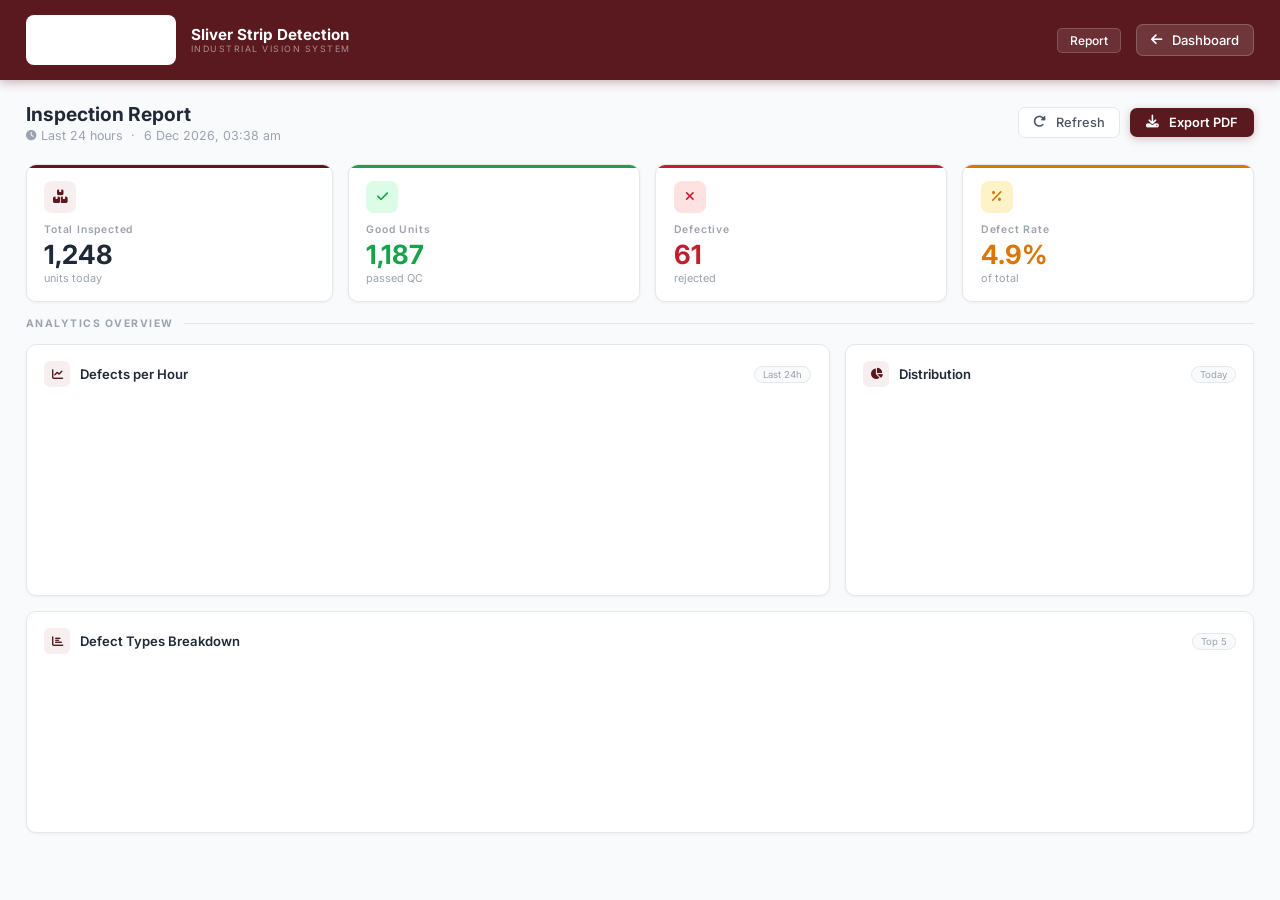
==== templates/report.html @ 80415af0 "sliver project" ====
<!doctype html>
<html lang="en">
  <head>
    <meta charset="UTF-8" />
    <meta name="viewport" content="width=device-width, initial-scale=1.0" />
    <title>Report — Sliver Strip Detection</title>

    <link rel="preconnect" href="https://fonts.googleapis.com" />
    <link
      href="https://fonts.googleapis.com/css2?family=Inter:wght@300;400;500;600;700&family=JetBrains+Mono:wght@400;500&display=swap"
      rel="stylesheet"
    />
    <link
      rel="stylesheet"
      href="https://cdnjs.cloudflare.com/ajax/libs/font-awesome/6.5.0/css/all.min.css"
      crossorigin="anonymous"
    />
    <script src="https://cdn.jsdelivr.net/npm/chart.js@4.4.3/dist/chart.umd.min.js"></script>

    <link rel="stylesheet" href="../css/report.css" />
  </head>

  <body>
    <!-- HEADER -->
    <header>
      <div class="logo-icon">
        <a href="index.html">
          <img src="../img/logo/logo.png" alt="" />
        </a>
      </div>
      <div class="brand">
        <div class="brand-name">Sliver Strip Detection</div>
        <div class="brand-sub">Industrial Vision System</div>
      </div>
      <div class="hdr-right">
        <div class="hdr-chip">
          <i
            class="fas fa-file-chart-line"
            style="font-size: 0.7rem; opacity: 0.7"
          ></i>
          Report
        </div>
        <button class="back-btn" onclick="window.location.href = 'index.html'">
          <i class="fas fa-arrow-left"></i> Dashboard
        </button>
      </div>
    </header>

    <div class="layout">
      <!-- CONTENT -->
      <div class="content">
        <!-- TOP BAR -->
        <div class="top-bar">
          <div class="top-bar-left">
            <h1>Inspection Report</h1>
            <p>
              <i class="fas fa-clock" style="font-size: 0.65rem"></i> Last 24
              hours &nbsp;·&nbsp; <span id="reportDate"></span>
            </p>
          </div>
          <div class="top-bar-right">
            <button
              class="btn-outline"
              onclick="showToast('Refreshing data...', 2000)"
            >
              <i class="fas fa-rotate-right"></i> Refresh
            </button>
            <button
              class="btn-primary"
              onclick="showToast('Exporting as PDF...', 2500)"
            >
              <i class="fas fa-download"></i> Export PDF
            </button>
          </div>
        </div>

        <!-- METRICS -->
        <div class="metrics-row">
          <div class="mc t-default">
            <div class="mc-icon"><i class="fas fa-boxes-stacked"></i></div>
            <div class="mc-label">Total Inspected</div>
            <div class="mc-val">1,248</div>
            <div class="mc-sub">units today</div>
          </div>
          <div class="mc t-green">
            <div class="mc-icon"><i class="fas fa-check"></i></div>
            <div class="mc-label">Good Units</div>
            <div class="mc-val g">1,187</div>
            <div class="mc-sub">passed QC</div>
          </div>
          <div class="mc t-red">
            <div class="mc-icon"><i class="fas fa-xmark"></i></div>
            <div class="mc-label">Defective</div>
            <div class="mc-val r">61</div>
            <div class="mc-sub">rejected</div>
          </div>
          <div class="mc t-amber">
            <div class="mc-icon"><i class="fas fa-percent"></i></div>
            <div class="mc-label">Defect Rate</div>
            <div class="mc-val a">4.9%</div>
            <div class="mc-sub">of total</div>
          </div>
        </div>

        <!-- SECTION: Charts -->
        <div class="sec-div"><span>Analytics Overview</span></div>

        <!-- TOP ROW: Line + Donut -->
        <div class="charts-top">
          <div class="chart-card">
            <div class="cc-head">
              <div class="cc-title">
                <div class="icon"><i class="fas fa-chart-line"></i></div>
                Defects per Hour
              </div>
              <span class="cc-badge">Last 24h</span>
            </div>
            <div class="canvas-wrap h-180">
              <canvas id="chartLine"></canvas>
            </div>
          </div>

          <div class="chart-card">
            <div class="cc-head">
              <div class="cc-title">
                <div class="icon"><i class="fas fa-chart-pie"></i></div>
                Distribution
              </div>
              <span class="cc-badge">Today</span>
            </div>
            <div class="canvas-wrap h-180">
              <canvas id="chartDonut"></canvas>
            </div>
          </div>
        </div>

        <!-- BOTTOM ROW: Bar full width -->
        <div class="chart-card">
          <div class="cc-head">
            <div class="cc-title">
              <div class="icon"><i class="fas fa-chart-bar"></i></div>
              Defect Types Breakdown
            </div>
            <span class="cc-badge">Top 5</span>
          </div>
          <div class="canvas-wrap h-150">
            <canvas id="chartBar"></canvas>
          </div>
        </div>

        <!-- TABLE -->
      </div>
      <!-- /content -->
    </div>
    <!-- /layout -->

    <!-- TOAST -->
    <div id="toast" class="toast"><span id="toastMsg"></span></div>

    <script src="../script/report.js"></script>
  </body>
</html>
---- css/report.css ----
@import url("https://fonts.googleapis.com/css2?family=Inter:ital,opsz,wght@0,14..32,100..900;1,14..32,100..900&display=swap");

      :root {
        --primary: #5a191f;
        --primary-mid: #7a2229;
        --primary-light: #f7eeef;
        --accent: #c0202e;
        --white: #ffffff;
        --gray-50: #f9fafb;
        --gray-100: #f3f4f6;
        --gray-200: #e5e7eb;
        --gray-300: #d1d5db;
        --gray-400: #9ca3af;
        --gray-600: #4b5563;
        --gray-800: #1f2937;
        --green: #16a34a;
        --green-bg: #dcfce7;
        --red-bg: #fee2e2;
        --amber: #d97706;
        --amber-bg: #fef3c7;
        --shadow-sm: 0 1px 3px rgba(0, 0, 0, 0.06);
        --shadow-md: 0 4px 16px rgba(0, 0, 0, 0.08);
      }

      * {
        margin: 0;
        padding: 0;
        box-sizing: border-box;
      }

      body {
        font-family: "Inter", sans-serif;
        background: var(--gray-50);
        color: var(--gray-800);
        min-height: 100vh;
        display: flex;
        flex-direction: column;
      }

      /* ─── HEADER ─── */
      header {
        background: var(--primary);
        color: var(--white);
        height: 80px;
        padding: 0 1.6rem;
        display: flex;
        align-items: center;

        box-shadow: 0 2px 10px rgba(90, 25, 31, 0.35);
        position: sticky;
        top: 0;
        z-index: 100;
        flex-shrink: 0;
      }

      .logo-icon {
        margin-right: 15px;
        width: 150px;
        height: 50px;
        background: rgb(255 255 255);
        border: 1px solid rgba(255, 255, 255, 0.22);
        border-radius: 8px;
        display: flex;
        align-items: center;
        justify-content: center;
        font-size: 1rem;
        flex-shrink: 0;
      }

      .logo-icon img {
        width: 100%;
        height: auto;
      }

      .brand {
        line-height: 1.2;
      }

      .brand-name {
        font-size: 0.95rem;
        font-weight: 700;
      }

      .brand-sub {
        font-family: "Inter", sans-serif;
        font-size: 0.55rem;
        opacity: 0.5;
        text-transform: uppercase;
        letter-spacing: 1.5px;
      }

      .hdr-right {
        margin-left: auto;
        display: flex;
        align-items: center;
      }

      .hdr-chip {
        background: rgba(255, 255, 255, 0.1);
        border: 1px solid rgba(255, 255, 255, 0.18);
        border-radius: 5px;
        padding: 4px 12px;
        font-size: 0.75rem;
        font-weight: 500;
        display: flex;
        align-items: center;
        margin-right: 15px;
      }

      .back-btn {
        background: rgba(255, 255, 255, 0.13);
        border: 1px solid rgba(255, 255, 255, 0.2);
        color: white;
        padding: 7px 14px;
        border-radius: 7px;
        cursor: pointer;
        font-family: "Inter", sans-serif;
        font-size: 0.82rem;
        font-weight: 500;
        display: flex;
        align-items: center;

        transition: background 0.2s;
      }

      .back-btn i {
        margin-right: 10px;
      }

      .back-btn:hover {
        background: rgba(255, 255, 255, 0.22);
      }

      .layout {
        flex: 1;
        display: flex;
        min-height: 0;
      }

      /* Main content */
      .content {
        flex: 1;
        padding: 1.4rem 1.6rem;
        overflow-y: auto;
        min-width: 0;
      }

      /* ─── PAGE TOP BAR ─── */
      .top-bar {
        display: flex;
        align-items: center;
        justify-content: space-between;
        margin-bottom: 1.3rem;
        flex-wrap: wrap;
      }

      .top-bar-left h1 {
        font-size: 1.2rem;
        font-weight: 700;
        color: var(--gray-800);
        margin-bottom: 2px;
      }

      .top-bar-left p {
        font-size: 0.78rem;
        color: var(--gray-400);
        display: flex;
        align-items: center;
      }

      .top-bar-left p i {
        margin-right: 5px;
      }

      .top-bar-left p span {
        margin-left: 5px;
      }

      .top-bar-right {
        display: flex;
        align-items: center;
      }

      .top-bar-right button {
        margin-left: 10px;
      }

      .btn-outline {
        background: var(--white);
        border: 1px solid var(--gray-200);
        color: var(--gray-600);
        padding: 7px 14px;
        border-radius: 7px;
        font-family: "Inter", sans-serif;
        font-size: 0.8rem;
        font-weight: 500;
        cursor: pointer;
        transition: all 0.18s;
        display: flex;
        align-items: center;
      }

      .btn-outline i {
        margin-right: 10px;
      }

      .btn-outline:hover {
        border-color: var(--gray-300);
        color: var(--gray-800);
      }

      .btn-primary {
        background: var(--primary);
        color: white;
        border: none;
        padding: 7px 16px;
        border-radius: 7px;
        font-family: "Inter", sans-serif;
        font-size: 0.8rem;
        font-weight: 600;
        cursor: pointer;
        transition: all 0.2s;
        display: flex;
        align-items: center;
        box-shadow: 0 2px 8px rgba(90, 25, 31, 0.25);
      }

      .btn-primary i {
        margin-right: 10px;
      }

      .btn-primary:hover {
        background: var(--primary-mid);
        transform: translateY(-1px);
      }

      /* ─── METRIC CARDS ─── */
      .metrics-row {
        display: grid;
        grid-template-columns: repeat(4, 1fr);
        margin-bottom: 15px;
      }

      .mc {
        background: var(--white);
        border: 1px solid var(--gray-200);
        border-radius: 10px;
        padding: 1rem 1.1rem;
        box-shadow: var(--shadow-sm);
        position: relative;
        overflow: hidden;
        transition:
          box-shadow 0.2s,
          border-color 0.2s;
        margin-left: 15px;
      }

      .mc:first-child {
        margin-left: 0px;
      }

      .mc:hover {
        box-shadow: var(--shadow-md);
        border-color: var(--gray-300);
      }

      .mc::after {
        content: "";
        position: absolute;
        top: 0;
        left: 0;
        right: 0;
        height: 3px;
        border-radius: 10px 10px 0 0;
      }

      .mc.t-default::after {
        background: var(--primary);
      }

      .mc.t-green::after {
        background: var(--green);
      }

      .mc.t-red::after {
        background: var(--accent);
      }

      .mc.t-amber::after {
        background: var(--amber);
      }

      .mc-icon {
        width: 32px;
        height: 32px;
        border-radius: 8px;
        display: flex;
        align-items: center;
        justify-content: center;
        font-size: 0.8rem;
        margin-bottom: 10px;
      }

      .mc.t-default .mc-icon {
        background: var(--primary-light);
        color: var(--primary);
      }

      .mc.t-green .mc-icon {
        background: var(--green-bg);
        color: var(--green);
      }

      .mc.t-red .mc-icon {
        background: var(--red-bg);
        color: var(--accent);
      }

      .mc.t-amber .mc-icon {
        background: var(--amber-bg);
        color: var(--amber);
      }

      .mc-label {
        font-size: 0.65rem;
        font-weight: 600;
        color: var(--gray-400);
        text-transform: capitalize;
        letter-spacing: 0.8px;
        margin-bottom: 5px;
      }

      .mc-val {
        font-family: "Inter", sans-serif;
        font-size: 1.65rem;
        font-weight: 700;
        line-height: 1.05;
        color: var(--gray-800);
      }

      .mc-val.g {
        color: var(--green);
      }

      .mc-val.r {
        color: var(--accent);
      }

      .mc-val.a {
        color: var(--amber);
      }

      .mc-sub {
        font-size: 0.68rem;
        color: var(--gray-400);
        margin-top: 2px;
      }

      /* ─── SECTION DIVIDER ─── */
      .sec-div {
        display: flex;
        align-items: center;
        margin-bottom: 0.9rem;
      }

      .sec-div span {
        padding-right: 10px;
        font-size: 0.65rem;
        font-weight: 700;
        text-transform: uppercase;
        letter-spacing: 1.5px;
        color: var(--gray-400);
        white-space: nowrap;
      }

      .sec-div::before,
      .sec-div::after {
        content: "";
        flex: 1;
        height: 1px;
        background: var(--gray-200);
      }

      .sec-div::before {
        display: none;
      }

      /* ─── CHARTS ─── */
      /* Top row: line + donut side by side */
      .charts-top {
        display: grid;
        grid-template-columns: 2fr 1fr;
        margin-bottom: 15px;
      }

      /* Bottom row: bar full width */
      .chart-card {
        background: var(--white);
        border: 1px solid var(--gray-200);
        border-radius: 10px;
        padding: 1rem 1.1rem;
        box-shadow: var(--shadow-sm);
        transition: box-shadow 0.2s;
        margin-right: 15px;
      }

      .chart-card:last-child {
        margin-right: 0px;
      }

      .chart-card:hover {
        box-shadow: var(--shadow-md);
      }

      .cc-head {
        display: flex;
        align-items: center;
        justify-content: space-between;
        margin-bottom: 0.75rem;
      }

      .cc-title {
        display: flex;
        align-items: center;
        font-size: 0.82rem;
        font-weight: 600;
        color: var(--gray-800);
      }

      .cc-title .icon {
        width: 26px;
        height: 26px;
        background: var(--primary-light);
        border-radius: 6px;
        color: var(--primary);
        display: flex;
        align-items: center;
        justify-content: center;
        font-size: 0.7rem;
        margin-right: 10px;
      }

      .cc-badge {
        font-family: "Inter", sans-serif;
        font-size: 0.6rem;
        padding: 2px 8px;
        border-radius: 10px;
        border: 1px solid var(--gray-200);
        color: var(--gray-400);
        background: var(--gray-50);
      }

      /* Fixed canvas heights — much smaller than before */
      .canvas-wrap {
        position: relative;
      }

      .canvas-wrap.h-180 {
        height: 180px;
      }

      .canvas-wrap.h-160 {
        height: 160px;
      }

      .canvas-wrap.h-150 {
        height: 150px;
      }

      /* ─── TABLE ─── */
      .table-card {
        background: var(--white);
        border: 1px solid var(--gray-200);
        border-radius: 10px;
        box-shadow: var(--shadow-sm);
        overflow: hidden;
        margin-top: 0.8rem;
      }

      .table-head-bar {
        padding: 0.8rem 1.1rem;
        border-bottom: 1px solid var(--gray-100);
        display: flex;
        align-items: center;
        justify-content: space-between;
      }

      .table-head-bar .cc-title {
        font-size: 0.82rem;
      }

      table {
        width: 100%;
        border-collapse: collapse;
      }

      thead tr {
        background: var(--gray-50);
        border-bottom: 1px solid var(--gray-200);
      }

      th {
        font-size: 0.62rem;
        font-weight: 600;
        text-transform: uppercase;
        letter-spacing: 1px;
        color: var(--gray-400);
        padding: 8px 14px;
        text-align: left;
      }

      td {
        padding: 9px 14px;
        font-size: 0.82rem;
        border-bottom: 1px solid var(--gray-100);
        color: var(--gray-800);
      }

      tbody tr:last-child td {
        border-bottom: none;
      }

      tbody tr:hover {
        background: var(--gray-50);
      }

      .mono {
        font-family: "Inter", sans-serif;
        font-size: 0.75rem;
      }

      .pill {
        margin-right: 10px;
        display: inline-flex;
        align-items: center;
        padding: 2px 9px;
        border-radius: 16px;
        font-size: 0.68rem;
        font-weight: 600;
      }

      .pill.good {
        background: var(--green-bg);
        color: var(--green);
      }

      .pill.bad {
        background: var(--red-bg);
        color: var(--accent);
      }

      /* ─── TOAST ─── */
      .toast {
        position: fixed;
        bottom: 24px;
        left: 50%;
        transform: translateX(-50%) translateY(50px);
        background: var(--primary);
        color: white;
        padding: 10px 22px;
        border-radius: 8px;
        font-size: 0.85rem;
        font-weight: 500;
        box-shadow: 0 6px 20px rgba(90, 25, 31, 0.3);
        z-index: 1000;
        display: none;
        text-align: center;
        transition: transform 0.3s ease;
        min-width: 240px;
      }

      .toast.show {
        transform: translateX(-50%) translateY(0);
      }

      ::-webkit-scrollbar {
        width: 12px;
      }

      ::-webkit-scrollbar-thumb {
        background: #888;
        border-radius: 10px;
        border: 3px solid #f1f1f1;
      }

      ::-webkit-scrollbar-thumb:hover {
        border: 2px solid #f1f1f1;
        background: #555;
      }
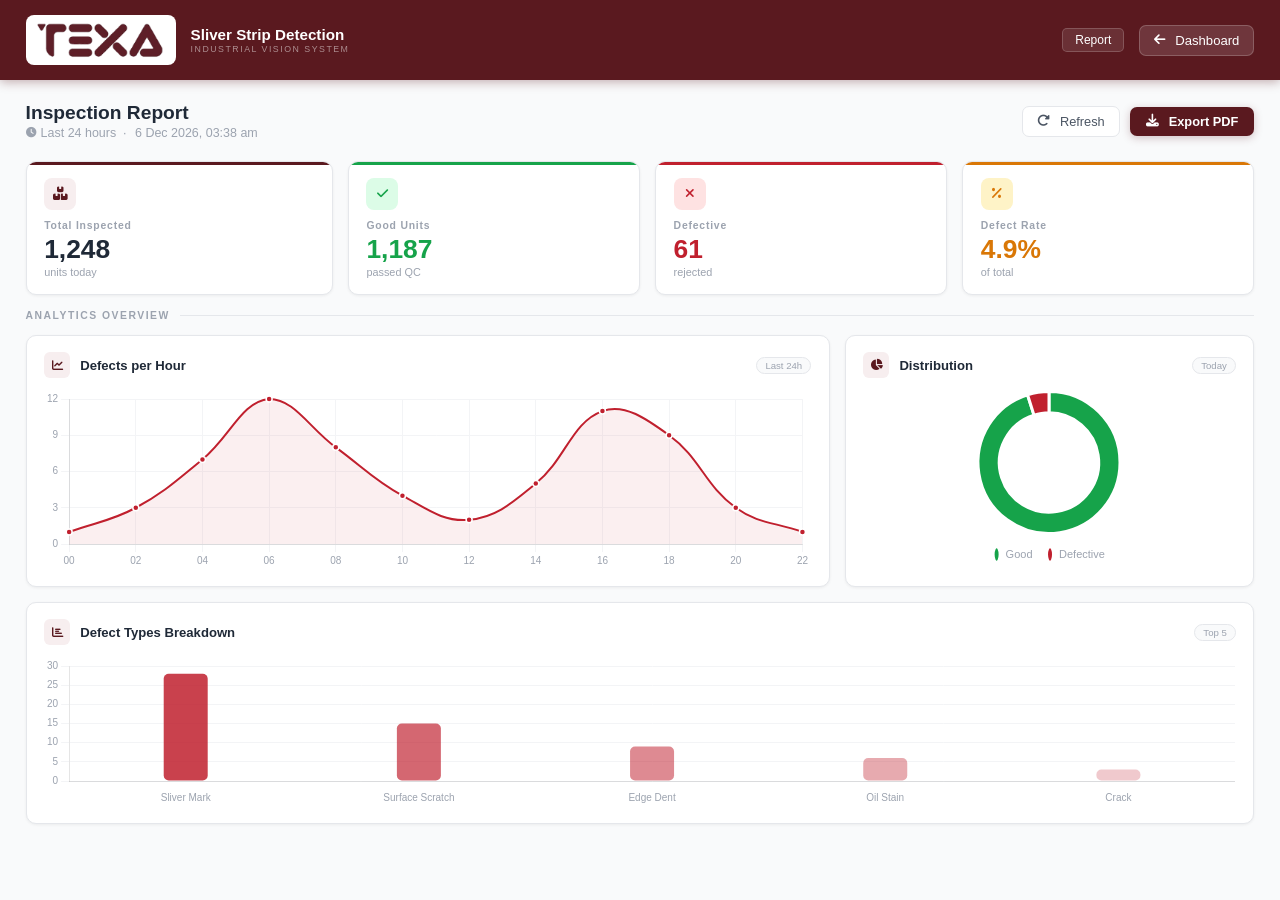
==== commit deecb093: "Refactor code structure for improved readability and maintainability" ====
--- a/templates/report.html
+++ b/templates/report.html
@@ -6,18 +6,9 @@
     <title>Report — Sliver Strip Detection</title>
 
     <link rel="preconnect" href="https://fonts.googleapis.com" />
-    <link
-      href="https://fonts.googleapis.com/css2?family=Inter:wght@300;400;500;600;700&family=JetBrains+Mono:wght@400;500&display=swap"
-      rel="stylesheet"
-    />
-    <link
-      rel="stylesheet"
-      href="https://cdnjs.cloudflare.com/ajax/libs/font-awesome/6.5.0/css/all.min.css"
-      crossorigin="anonymous"
-    />
-    <script src="https://cdn.jsdelivr.net/npm/chart.js@4.4.3/dist/chart.umd.min.js"></script>
+    <link rel="stylesheet" href="../static/css/all.min.css" />
 
-    <link rel="stylesheet" href="../css/report.css" />
+    <link rel="stylesheet" href="../static/css/report.css" />
   </head>
 
   <body>
@@ -25,7 +16,7 @@
     <header>
       <div class="logo-icon">
         <a href="index.html">
-          <img src="../img/logo/logo.png" alt="" />
+          <img src="../static/img/logo.png" alt="" />
         </a>
       </div>
       <div class="brand">
@@ -156,7 +147,7 @@
 
     <!-- TOAST -->
     <div id="toast" class="toast"><span id="toastMsg"></span></div>
-
-    <script src="../script/report.js"></script>
+    <script src="../static/script/chart.umd.min.js"></script>
+    <script src="../static/script/report.js"></script>
   </body>
 </html>
--- a/static/css/report.css
+++ b/static/css/report.css
@@ -0,0 +1,605 @@
+@font-face {
+  font-family: "Inter";
+  src: url("../fonts/Inter-Regular.woff2") format("woff2");
+  font-weight: 400;
+  font-style: normal;
+}
+
+@font-face {
+  font-family: "Inter";
+  src: url("../fonts/Inter-Medium.woff2") format("woff2");
+  font-weight: 500;
+}
+
+@font-face {
+  font-family: "Inter";
+  src: url("../fonts/Inter-Bold.woff2") format("woff2");
+  font-weight: 700;
+}
+:root {
+  --primary: #5a191f;
+  --primary-mid: #7a2229;
+  --primary-light: #f7eeef;
+  --accent: #c0202e;
+  --white: #ffffff;
+  --gray-50: #f9fafb;
+  --gray-100: #f3f4f6;
+  --gray-200: #e5e7eb;
+  --gray-300: #d1d5db;
+  --gray-400: #9ca3af;
+  --gray-600: #4b5563;
+  --gray-800: #1f2937;
+  --green: #16a34a;
+  --green-bg: #dcfce7;
+  --red-bg: #fee2e2;
+  --amber: #d97706;
+  --amber-bg: #fef3c7;
+  --shadow-sm: 0 1px 3px rgba(0, 0, 0, 0.06);
+  --shadow-md: 0 4px 16px rgba(0, 0, 0, 0.08);
+}
+
+* {
+  margin: 0;
+  padding: 0;
+  box-sizing: border-box;
+}
+
+body {
+  font-family: "Inter", sans-serif;
+  background: var(--gray-50);
+  color: var(--gray-800);
+  min-height: 100vh;
+  display: flex;
+  flex-direction: column;
+}
+
+/* ─── HEADER ─── */
+header {
+  background: var(--primary);
+  color: var(--white);
+  height: 80px;
+  padding: 0 1.6rem;
+  display: flex;
+  align-items: center;
+
+  box-shadow: 0 2px 10px rgba(90, 25, 31, 0.35);
+  position: sticky;
+  top: 0;
+  z-index: 100;
+  flex-shrink: 0;
+}
+
+.logo-icon {
+  margin-right: 15px;
+  width: 150px;
+  height: 50px;
+  background: rgb(255 255 255);
+  border: 1px solid rgba(255, 255, 255, 0.22);
+  border-radius: 8px;
+  display: flex;
+  align-items: center;
+  justify-content: center;
+  font-size: 1rem;
+  flex-shrink: 0;
+}
+
+.logo-icon img {
+  width: 100%;
+  height: auto;
+}
+
+.brand {
+  line-height: 1.2;
+}
+
+.brand-name {
+  font-size: 0.95rem;
+  font-weight: 700;
+}
+
+.brand-sub {
+  font-family: "Inter", sans-serif;
+  font-size: 0.55rem;
+  opacity: 0.5;
+  text-transform: uppercase;
+  letter-spacing: 1.5px;
+}
+
+.hdr-right {
+  margin-left: auto;
+  display: flex;
+  align-items: center;
+}
+
+.hdr-chip {
+  background: rgba(255, 255, 255, 0.1);
+  border: 1px solid rgba(255, 255, 255, 0.18);
+  border-radius: 5px;
+  padding: 4px 12px;
+  font-size: 0.75rem;
+  font-weight: 500;
+  display: flex;
+  align-items: center;
+  margin-right: 15px;
+}
+
+.back-btn {
+  background: rgba(255, 255, 255, 0.13);
+  border: 1px solid rgba(255, 255, 255, 0.2);
+  color: white;
+  padding: 7px 14px;
+  border-radius: 7px;
+  cursor: pointer;
+  font-family: "Inter", sans-serif;
+  font-size: 0.82rem;
+  font-weight: 500;
+  display: flex;
+  align-items: center;
+
+  transition: background 0.2s;
+}
+
+.back-btn i {
+  margin-right: 10px;
+}
+
+.back-btn:hover {
+  background: rgba(255, 255, 255, 0.22);
+}
+
+.layout {
+  flex: 1;
+  display: flex;
+  min-height: 0;
+}
+
+/* Main content */
+.content {
+  flex: 1;
+  padding: 1.4rem 1.6rem;
+  overflow-y: auto;
+  min-width: 0;
+}
+
+/* ─── PAGE TOP BAR ─── */
+.top-bar {
+  display: flex;
+  align-items: center;
+  justify-content: space-between;
+  margin-bottom: 1.3rem;
+  flex-wrap: wrap;
+}
+
+.top-bar-left h1 {
+  font-size: 1.2rem;
+  font-weight: 700;
+  color: var(--gray-800);
+  margin-bottom: 2px;
+}
+
+.top-bar-left p {
+  font-size: 0.78rem;
+  color: var(--gray-400);
+  display: flex;
+  align-items: center;
+}
+
+.top-bar-left p i {
+  margin-right: 5px;
+}
+
+.top-bar-left p span {
+  margin-left: 5px;
+}
+
+.top-bar-right {
+  display: flex;
+  align-items: center;
+}
+
+.top-bar-right button {
+  margin-left: 10px;
+}
+
+.btn-outline {
+  background: var(--white);
+  border: 1px solid var(--gray-200);
+  color: var(--gray-600);
+  padding: 7px 14px;
+  border-radius: 7px;
+  font-family: "Inter", sans-serif;
+  font-size: 0.8rem;
+  font-weight: 500;
+  cursor: pointer;
+  transition: all 0.18s;
+  display: flex;
+  align-items: center;
+}
+
+.btn-outline i {
+  margin-right: 10px;
+}
+
+.btn-outline:hover {
+  border-color: var(--gray-300);
+  color: var(--gray-800);
+}
+
+.btn-primary {
+  background: var(--primary);
+  color: white;
+  border: none;
+  padding: 7px 16px;
+  border-radius: 7px;
+  font-family: "Inter", sans-serif;
+  font-size: 0.8rem;
+  font-weight: 600;
+  cursor: pointer;
+  transition: all 0.2s;
+  display: flex;
+  align-items: center;
+  box-shadow: 0 2px 8px rgba(90, 25, 31, 0.25);
+}
+
+.btn-primary i {
+  margin-right: 10px;
+}
+
+.btn-primary:hover {
+  background: var(--primary-mid);
+  transform: translateY(-1px);
+}
+
+/* ─── METRIC CARDS ─── */
+.metrics-row {
+  display: grid;
+  grid-template-columns: repeat(4, 1fr);
+  margin-bottom: 15px;
+}
+
+.mc {
+  background: var(--white);
+  border: 1px solid var(--gray-200);
+  border-radius: 10px;
+  padding: 1rem 1.1rem;
+  box-shadow: var(--shadow-sm);
+  position: relative;
+  overflow: hidden;
+  transition:
+    box-shadow 0.2s,
+    border-color 0.2s;
+  margin-left: 15px;
+}
+
+.mc:first-child {
+  margin-left: 0px;
+}
+
+.mc:hover {
+  box-shadow: var(--shadow-md);
+  border-color: var(--gray-300);
+}
+
+.mc::after {
+  content: "";
+  position: absolute;
+  top: 0;
+  left: 0;
+  right: 0;
+  height: 3px;
+  border-radius: 10px 10px 0 0;
+}
+
+.mc.t-default::after {
+  background: var(--primary);
+}
+
+.mc.t-green::after {
+  background: var(--green);
+}
+
+.mc.t-red::after {
+  background: var(--accent);
+}
+
+.mc.t-amber::after {
+  background: var(--amber);
+}
+
+.mc-icon {
+  width: 32px;
+  height: 32px;
+  border-radius: 8px;
+  display: flex;
+  align-items: center;
+  justify-content: center;
+  font-size: 0.8rem;
+  margin-bottom: 10px;
+}
+
+.mc.t-default .mc-icon {
+  background: var(--primary-light);
+  color: var(--primary);
+}
+
+.mc.t-green .mc-icon {
+  background: var(--green-bg);
+  color: var(--green);
+}
+
+.mc.t-red .mc-icon {
+  background: var(--red-bg);
+  color: var(--accent);
+}
+
+.mc.t-amber .mc-icon {
+  background: var(--amber-bg);
+  color: var(--amber);
+}
+
+.mc-label {
+  font-size: 0.65rem;
+  font-weight: 600;
+  color: var(--gray-400);
+  text-transform: capitalize;
+  letter-spacing: 0.8px;
+  margin-bottom: 5px;
+}
+
+.mc-val {
+  font-family: "Inter", sans-serif;
+  font-size: 1.65rem;
+  font-weight: 700;
+  line-height: 1.05;
+  color: var(--gray-800);
+}
+
+.mc-val.g {
+  color: var(--green);
+}
+
+.mc-val.r {
+  color: var(--accent);
+}
+
+.mc-val.a {
+  color: var(--amber);
+}
+
+.mc-sub {
+  font-size: 0.68rem;
+  color: var(--gray-400);
+  margin-top: 2px;
+}
+
+/* ─── SECTION DIVIDER ─── */
+.sec-div {
+  display: flex;
+  align-items: center;
+  margin-bottom: 0.9rem;
+}
+
+.sec-div span {
+  padding-right: 10px;
+  font-size: 0.65rem;
+  font-weight: 700;
+  text-transform: uppercase;
+  letter-spacing: 1.5px;
+  color: var(--gray-400);
+  white-space: nowrap;
+}
+
+.sec-div::before,
+.sec-div::after {
+  content: "";
+  flex: 1;
+  height: 1px;
+  background: var(--gray-200);
+}
+
+.sec-div::before {
+  display: none;
+}
+
+/* ─── CHARTS ─── */
+/* Top row: line + donut side by side */
+.charts-top {
+  display: grid;
+  grid-template-columns: 2fr 1fr;
+  margin-bottom: 15px;
+}
+
+/* Bottom row: bar full width */
+.chart-card {
+  background: var(--white);
+  border: 1px solid var(--gray-200);
+  border-radius: 10px;
+  padding: 1rem 1.1rem;
+  box-shadow: var(--shadow-sm);
+  transition: box-shadow 0.2s;
+  margin-right: 15px;
+}
+
+.chart-card:last-child {
+  margin-right: 0px;
+}
+
+.chart-card:hover {
+  box-shadow: var(--shadow-md);
+}
+
+.cc-head {
+  display: flex;
+  align-items: center;
+  justify-content: space-between;
+  margin-bottom: 0.75rem;
+}
+
+.cc-title {
+  display: flex;
+  align-items: center;
+  font-size: 0.82rem;
+  font-weight: 600;
+  color: var(--gray-800);
+}
+
+.cc-title .icon {
+  width: 26px;
+  height: 26px;
+  background: var(--primary-light);
+  border-radius: 6px;
+  color: var(--primary);
+  display: flex;
+  align-items: center;
+  justify-content: center;
+  font-size: 0.7rem;
+  margin-right: 10px;
+}
+
+.cc-badge {
+  font-family: "Inter", sans-serif;
+  font-size: 0.6rem;
+  padding: 2px 8px;
+  border-radius: 10px;
+  border: 1px solid var(--gray-200);
+  color: var(--gray-400);
+  background: var(--gray-50);
+}
+
+/* Fixed canvas heights — much smaller than before */
+.canvas-wrap {
+  position: relative;
+}
+
+.canvas-wrap.h-180 {
+  height: 180px;
+}
+
+.canvas-wrap.h-160 {
+  height: 160px;
+}
+
+.canvas-wrap.h-150 {
+  height: 150px;
+}
+
+/* ─── TABLE ─── */
+.table-card {
+  background: var(--white);
+  border: 1px solid var(--gray-200);
+  border-radius: 10px;
+  box-shadow: var(--shadow-sm);
+  overflow: hidden;
+  margin-top: 0.8rem;
+}
+
+.table-head-bar {
+  padding: 0.8rem 1.1rem;
+  border-bottom: 1px solid var(--gray-100);
+  display: flex;
+  align-items: center;
+  justify-content: space-between;
+}
+
+.table-head-bar .cc-title {
+  font-size: 0.82rem;
+}
+
+table {
+  width: 100%;
+  border-collapse: collapse;
+}
+
+thead tr {
+  background: var(--gray-50);
+  border-bottom: 1px solid var(--gray-200);
+}
+
+th {
+  font-size: 0.62rem;
+  font-weight: 600;
+  text-transform: uppercase;
+  letter-spacing: 1px;
+  color: var(--gray-400);
+  padding: 8px 14px;
+  text-align: left;
+}
+
+td {
+  padding: 9px 14px;
+  font-size: 0.82rem;
+  border-bottom: 1px solid var(--gray-100);
+  color: var(--gray-800);
+}
+
+tbody tr:last-child td {
+  border-bottom: none;
+}
+
+tbody tr:hover {
+  background: var(--gray-50);
+}
+
+.mono {
+  font-family: "Inter", sans-serif;
+  font-size: 0.75rem;
+}
+
+.pill {
+  margin-right: 10px;
+  display: inline-flex;
+  align-items: center;
+  padding: 2px 9px;
+  border-radius: 16px;
+  font-size: 0.68rem;
+  font-weight: 600;
+}
+
+.pill.good {
+  background: var(--green-bg);
+  color: var(--green);
+}
+
+.pill.bad {
+  background: var(--red-bg);
+  color: var(--accent);
+}
+
+/* ─── TOAST ─── */
+.toast {
+  position: fixed;
+  bottom: 24px;
+  left: 50%;
+  transform: translateX(-50%) translateY(50px);
+  background: var(--primary);
+  color: white;
+  padding: 10px 22px;
+  border-radius: 8px;
+  font-size: 0.85rem;
+  font-weight: 500;
+  box-shadow: 0 6px 20px rgba(90, 25, 31, 0.3);
+  z-index: 1000;
+  display: none;
+  text-align: center;
+  transition: transform 0.3s ease;
+  min-width: 240px;
+}
+
+.toast.show {
+  transform: translateX(-50%) translateY(0);
+}
+
+::-webkit-scrollbar {
+  width: 12px;
+}
+
+::-webkit-scrollbar-thumb {
+  background: #888;
+  border-radius: 10px;
+  border: 3px solid #f1f1f1;
+}
+
+::-webkit-scrollbar-thumb:hover {
+  border: 2px solid #f1f1f1;
+  background: #555;
+}
